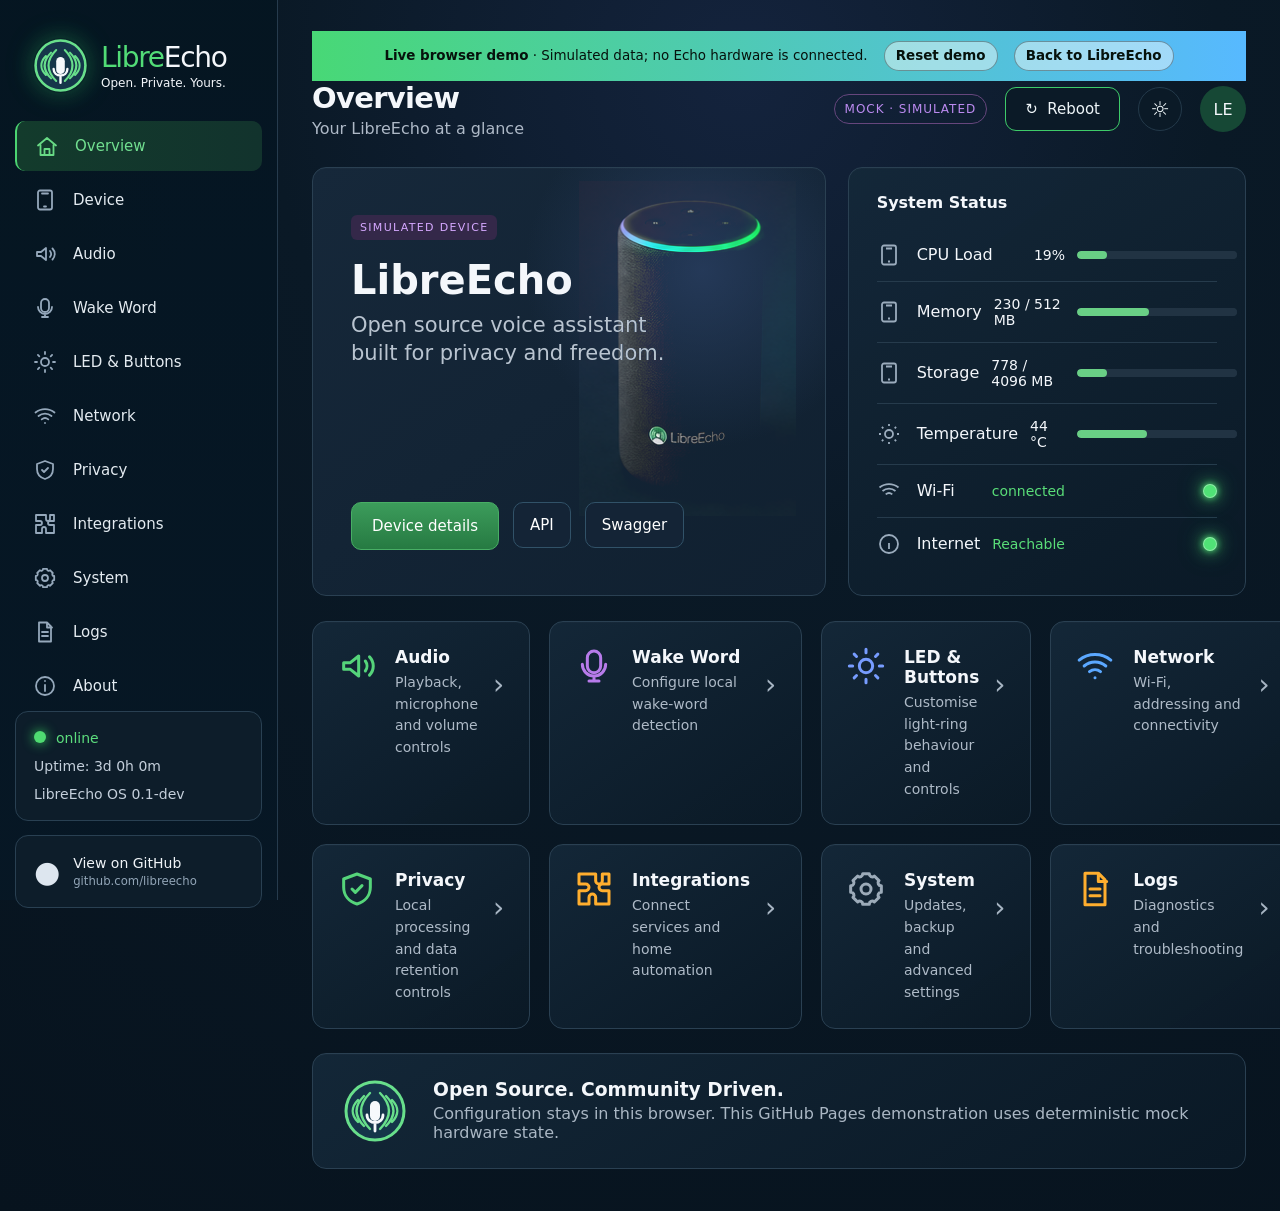
==== demo/index.html @ 738ca9b7 "Add functional browser demo" ====
<!doctype html>
<html lang="en">
<head>
<meta charset="utf-8" />
<meta name="viewport" content="width=device-width,initial-scale=1" />
<title>LibreEcho Control Centre</title>
<link rel="stylesheet" href="css/app.css" />
<link rel="stylesheet" href="css/demo.css" />
</head>
<body>
<svg class="sprite" aria-hidden="true">
  <symbol id="home" viewBox="0 0 24 24"><path d="M3 11.5 12 4l9 7.5M5.5 10.5V21h13V10.5M9.5 21v-6h5v6"/></symbol>
  <symbol id="device" viewBox="0 0 24 24"><rect x="5" y="2.5" width="14" height="19" rx="2"/><path d="M9 5.5h6M11 18.5h2"/></symbol>
  <symbol id="audio" viewBox="0 0 24 24"><path d="M4 10h4l5-4v12l-5-4H4zM17 9c1.3 1.7 1.3 4.3 0 6M19.5 6.5c3 3.1 3 7.9 0 11"/></symbol>
  <symbol id="mic" viewBox="0 0 24 24"><rect x="8" y="3" width="8" height="13" rx="4"/><path d="M5 11a7 7 0 0 0 14 0M12 18v3M9 21h6"/></symbol>
  <symbol id="sun" viewBox="0 0 24 24"><circle cx="12" cy="12" r="4"/><path d="M12 2v2M12 20v2M2 12h2M20 12h2M4.9 4.9l1.4 1.4M17.7 17.7l1.4 1.4M19.1 4.9l-1.4 1.4M6.3 17.7l-1.4 1.4"/></symbol>
  <symbol id="wifi" viewBox="0 0 24 24"><path d="M2.5 8.5a15 15 0 0 1 19 0M5.5 12a10.2 10.2 0 0 1 13 0M8.7 15.4a5.2 5.2 0 0 1 6.6 0M12 19h.01"/></symbol>
  <symbol id="shield" viewBox="0 0 24 24"><path d="M12 3 20 6v5c0 5-3.2 8.6-8 10-4.8-1.4-8-5-8-10V6z"/><path d="m9 12 2 2 4-4"/></symbol>
  <symbol id="puzzle" viewBox="0 0 24 24"><path d="M8 3h5v4a2 2 0 1 0 4 0V3h4v6h-4a2 2 0 1 0 0 4h4v8h-8v-4a2 2 0 1 0-4 0v4H3v-8h4a2 2 0 1 0 0-4H3V3z"/></symbol>
  <symbol id="gear" viewBox="0 0 24 24"><circle cx="12" cy="12" r="3"/><path d="M19.4 15a1.7 1.7 0 0 0 .3 1.9l.1.1-2.8 2.8-.1-.1a1.7 1.7 0 0 0-1.9-.3 1.7 1.7 0 0 0-1 1.6v.2h-4V21a1.7 1.7 0 0 0-1-1.6 1.7 1.7 0 0 0-1.9.3l-.1.1L4.2 17l.1-.1a1.7 1.7 0 0 0 .3-1.9A1.7 1.7 0 0 0 3 14H2.8v-4H3a1.7 1.7 0 0 0 1.6-1 1.7 1.7 0 0 0-.3-1.9L4.2 7 7 4.2l.1.1A1.7 1.7 0 0 0 9 4.6 1.7 1.7 0 0 0 10 3V2.8h4V3a1.7 1.7 0 0 0 1 1.6 1.7 1.7 0 0 0 1.9-.3l.1-.1L19.8 7l-.1.1a1.7 1.7 0 0 0-.3 1.9 1.7 1.7 0 0 0 1.6 1h.2v4H21a1.7 1.7 0 0 0-1.6 1z"/></symbol>
  <symbol id="log" viewBox="0 0 24 24"><path d="M6 2.5h8l4 4V21.5H6zM14 2.5v5h5M9 12h6M9 16h6"/></symbol>
  <symbol id="info" viewBox="0 0 24 24"><circle cx="12" cy="12" r="9"/><path d="M12 11v6M12 7h.01"/></symbol>
</svg>
<div class="app-shell">
  <aside class="sidebar">
    <div class="brand"><img class="brand-mark" src="assets/mark.svg" alt=""><div><strong><em>Libre</em>Echo</strong><small>Open. Private. Yours.</small></div></div>
    <nav id="nav"></nav>
    <div class="side-bottom">
      <div class="status-card"><div class="online" id="device-online"><span></span>Connecting…</div><p id="sidebar-uptime">Uptime: —</p><p id="sidebar-version">LibreEcho OS</p></div>
      <a class="github-card" href="https://github.com/libreecho"><span class="github-dot">●</span><span>View on GitHub<small>github.com/libreecho</small></span></a>
    </div>
  </aside>
  <main>
    <div class="demo-banner"><span><strong>Live browser demo</strong> · Simulated data; no Echo hardware is connected.</span><button id="reset-demo" type="button">Reset demo</button><a href="../">Back to LibreEcho</a></div>
    <header><button class="menu-btn" id="menu" aria-label="Toggle navigation">☰</button><div><h1 id="page-title">Overview</h1><p id="page-subtitle">Your LibreEcho at a glance</p></div><div class="header-actions"><span class="backend-badge" id="backend-badge">Connecting</span><button id="reboot" class="outline-btn">↻&nbsp; Reboot</button><button class="icon-btn" id="theme" aria-label="Toggle colour theme">☼</button><div class="avatar">LE</div></div></header>
    <section id="content" aria-live="polite"><div class="panel loading">Loading device state…</div></section>
  </main>
</div>
<div class="toast" id="toast">Saved</div>
<script src="js/demo-api.js"></script>
<script src="js/app.js?rev=demo-1"></script>
</body>
</html>
---- demo/css/app.css ----
:root{--bg:#081622;--bg2:#0d1c2a;--panel:#102131;--panel2:#14283a;--line:#294052;--text:#f4f7fb;--muted:#aeb9c7;--green:#55d47a;--green2:#1f8c4a;--purple:#b77bea;--blue:#5ba8ff;--orange:#ffae2e;--shadow:0 22px 55px rgba(0,0,0,.25)}

*{box-sizing:border-box}
body{margin:0;background:radial-gradient(circle at 58% 6%,#14233d 0,#0a1926 35%,#07131e 100%);color:var(--text);font-family:Inter,ui-sans-serif,system-ui,-apple-system,BlinkMacSystemFont,"Segoe UI",sans-serif;min-height:100vh}
.sprite{position:absolute;width:0;height:0;overflow:hidden}
.app-shell{display:grid;grid-template-columns:278px 1fr;min-height:100vh}
.sidebar{position:fixed;inset:0 auto 0 0;width:278px;border-right:1px solid #263b4d;background:linear-gradient(180deg,rgba(5,22,34,.98),rgba(7,24,37,.96));padding:30px 15px 20px;display:flex;flex-direction:column;z-index:3}
.brand{display:flex;align-items:center;gap:13px;padding:8px 18px 28px}
.brand strong{font-size:28px;font-weight:500;letter-spacing:-1.3px}
.brand strong em{font-style:normal;color:#52dc77}
.brand small{display:block;font-size:12px;margin-top:2px}
.brand-mark{width:55px;height:55px;border:3px solid #68df8b;border-radius:50%;position:relative;background:#15364a;box-shadow:0 0 25px rgba(54,222,113,.16)}
.brand-mark:after{content:"";position:absolute;left:21px;bottom:8px;width:9px;height:16px;background:#f6f9fc;border-radius:8px 8px 12px 12px}
.brand-mark span,.brand-mark i,.brand-mark b{position:absolute;border:2px solid #68df8b;border-top-color:transparent;border-bottom-color:transparent;border-radius:50%;top:10px;bottom:10px}
.brand-mark span{left:8px;right:8px}
.brand-mark i{left:13px;right:13px}
.brand-mark b{left:18px;right:18px}
nav{display:grid;gap:4px}
.nav-item{border:0;background:transparent;color:#e4ebf1;display:flex;align-items:center;gap:16px;padding:13px 18px;border-radius:10px;font-size:15px;text-align:left;cursor:pointer;transition:.2s}
.nav-item svg{width:24px;height:24px;fill:none;stroke:#95a8bb;stroke-width:1.8;stroke-linecap:round;stroke-linejoin:round}
.nav-item:hover{background:#102a31}
.nav-item.active{background:linear-gradient(90deg,#133b2c,#12332d);color:#71df90;border-left:2px solid #4bd471}
.nav-item.active svg{stroke:#68da85}
.side-bottom{margin-top:auto;display:grid;gap:14px}
.status-card,.github-card{border:1px solid #294052;border-radius:13px;background:#0d1d2a;padding:18px;color:#c4cfdb;font-size:14px}
.status-card p{margin:12px 0 0}
.online{color:#5cdd7d}
.online span{display:inline-block;width:12px;height:12px;border-radius:50%;background:#4fda71;margin-right:10px;box-shadow:0 0 12px #38d760}
.github-card{text-decoration:none;display:flex;align-items:center;gap:13px;color:#f0f4f8}
.github-card small{display:block;color:#92a5b7;margin-top:3px}
.github-dot{font-size:30px;color:#dde6ef}
main{grid-column:2;padding:31px 34px 42px;min-width:0}
header{display:flex;align-items:center;justify-content:space-between;margin-bottom:29px}
h1{font-size:29px;margin:0 0 4px;letter-spacing:-.7px}
header p{margin:0;color:var(--muted)}
.header-actions{display:flex;gap:18px;align-items:center}
.outline-btn,.icon-btn{border:1px solid #3ecb69;background:#0b1a27;color:#eef5f8;border-radius:11px;height:44px;padding:0 19px;font-size:15px;cursor:pointer}
.outline-btn:hover{background:#143126}
.icon-btn{border-color:#23394a;width:44px;padding:0;border-radius:50%;font-size:22px}
.avatar{width:46px;height:46px;border-radius:50%;background:#164835;display:grid;place-items:center}
.grid-top{display:grid;grid-template-columns:1.48fr 1fr;gap:22px}
.panel{border:1px solid #2a4052;border-radius:14px;background:linear-gradient(145deg,rgba(20,40,57,.92),rgba(10,25,38,.93));box-shadow:inset 0 1px 0 rgba(255,255,255,.015)}
.hero{min-height:374px;position:relative;padding:47px 38px;overflow:hidden;background:radial-gradient(circle at 76% 24%,rgba(44,66,103,.7),transparent 35%),linear-gradient(145deg,#16283a,#102030)}
.hero h2{font-size:40px;margin:0 0 8px}
.hero p{font-size:21px;line-height:1.35;color:#b9c4d0;max-width:390px;margin:0}
.hero-actions{position:absolute;left:38px;bottom:45px;display:flex;gap:14px}
.primary-btn,.secondary-btn,.save-btn{padding:14px 20px;border-radius:10px;border:1px solid #315268;color:white;background:#142436;font-size:15px;cursor:pointer}
.primary-btn,.save-btn{background:linear-gradient(180deg,#3c9c5b,#267a42);border-color:#48ae65}
.device-img{position:absolute;right:29px;top:13px;height:335px;mix-blend-mode:lighten;filter:drop-shadow(0 22px 20px rgba(0,0,0,.38))}
.status-panel{padding:25px 28px}
.status-panel h3,.setting-panel h3{margin:0 0 17px;font-size:16px}
.metric{display:grid;grid-template-columns:28px 1fr auto 140px;gap:12px;align-items:center;padding:14px 0;border-bottom:1px solid #263b4c}
.metric:last-child{border-bottom:0}
.metric svg{width:24px;height:24px;fill:none;stroke:#9bacbd;stroke-width:1.8}
.metric .value{font-size:14px}
.bar{height:8px;border-radius:8px;background:#213343;overflow:hidden}
.bar i{display:block;height:100%;background:#69cf85;border-radius:8px}
.connected{color:#59dd78}
.cards{display:grid;grid-template-columns:repeat(4,1fr);gap:19px;margin-top:25px}
.shortcut{min-height:147px;padding:24px;display:grid;grid-template-columns:43px 1fr 12px;gap:15px;align-items:start;cursor:pointer;transition:.2s}
.shortcut:hover{transform:translateY(-2px);border-color:#3e5a70;background:#14283a}
.shortcut svg{width:40px;height:40px;fill:none;stroke-width:1.8;stroke-linecap:round;stroke-linejoin:round}
.shortcut h3{margin:1px 0 5px;font-size:17px}
.shortcut p{margin:0;color:#aebac7;font-size:14px;line-height:1.55}
.arrow{font-size:28px;color:#a7b5c3;margin-top:22px}
.green{stroke:var(--green)}
.purple{stroke:var(--purple)}
.blue{stroke:#779cff}
.sky{stroke:var(--blue)}
.orange{stroke:var(--orange)}
.grey{stroke:#9cabb9}
.community{margin-top:24px;padding:25px 30px;display:flex;align-items:center;gap:26px}
.community-logo{font-size:58px;color:#4ad06e}
.community h3{margin:0 0 4px}
.community p{margin:0;color:#aab7c4}
.community .push{margin-left:auto;display:flex;gap:16px}
.settings-grid{display:grid;grid-template-columns:1fr 1fr;gap:22px}
.setting-panel{padding:25px}
.field{display:grid;gap:8px;margin:18px 0}
.field label{font-size:13px;color:#aebbc7}
.field input,.field select{width:100%;background:#0b1925;color:#f3f6f8;border:1px solid #2c4355;border-radius:9px;padding:12px 13px;font:inherit}
.switch-row{display:flex;align-items:center;justify-content:space-between;padding:13px 0;border-bottom:1px solid #24394a}
.switch{width:48px;height:26px;border-radius:20px;background:#273a48;position:relative;cursor:pointer}
.switch:after{content:"";position:absolute;width:20px;height:20px;border-radius:50%;background:white;top:3px;left:3px;transition:.2s}
.switch.on{background:#35a85b}
.switch.on:after{left:25px}
.colour-row{display:flex;gap:12px}
.colour{width:34px;height:34px;border-radius:50%;border:3px solid transparent;cursor:pointer}
.colour.selected{border-color:white;box-shadow:0 0 0 2px #2b4051}
.toast{position:fixed;right:30px;bottom:28px;padding:13px 20px;background:#2b9c53;border-radius:9px;opacity:0;transform:translateY(10px);transition:.25s;z-index:8}
.toast.show{opacity:1;transform:none}
@media(max-width:1100px){.cards{grid-template-columns:repeat(2,1fr)}
.grid-top{grid-template-columns:1fr}
.device-img{opacity:.55}
.app-shell{grid-template-columns:225px 1fr}
.sidebar{width:225px}
.brand strong{font-size:23px}
}
button,input,select{font:inherit}button:focus-visible,input:focus-visible,select:focus-visible,a:focus-visible{outline:3px solid #75c9ff;outline-offset:3px}.brand .brand-mark{width:55px;height:55px;border:0;border-radius:50%;background:none;filter:drop-shadow(0 0 14px rgba(54,222,113,.2))}.brand .brand-mark:after{display:none}.menu-btn{display:none;border:0;background:transparent;color:var(--text);font-size:25px}.backend-badge{font-size:12px;text-transform:uppercase;letter-spacing:.08em;padding:7px 10px;border:1px solid var(--line);border-radius:999px;color:var(--muted)}.backend-badge.mock{color:#bb8af0;border-color:#66467d}.backend-badge.linux{color:#69dd8b;border-color:#386748}.loading,.empty-state{padding:45px;text-align:center;color:var(--muted)}.sim-label{display:inline-block;margin-bottom:17px;padding:6px 9px;border-radius:6px;background:#342849;color:#d5a8ff;font-size:11px;letter-spacing:.12em}.shortcut{border:1px solid #2a4052;color:var(--text);text-align:left}.shortcut span{display:block}.shortcut strong{display:block;font-size:17px;margin:1px 0 5px}.shortcut small{display:block;color:#aebac7;font-size:14px;line-height:1.55}.community-mark,.about-mark{width:64px;height:64px}.community-mark{flex:0 0 auto}.muted{color:var(--muted);line-height:1.55}.wide{grid-column:1/-1}.button-row{display:flex;gap:12px;flex-wrap:wrap;margin-top:18px}.danger-btn{padding:13px 18px;border:1px solid #8d3e48;background:#3b2028;color:#ffdce0;border-radius:10px;cursor:pointer}button:disabled,input:disabled,select:disabled{opacity:.55;cursor:not-allowed}.facts{display:grid;grid-template-columns:minmax(120px,1fr) 1.6fr;margin:0}.facts dt,.facts dd{margin:0;padding:11px 0;border-bottom:1px solid #24394a}.facts dt{color:var(--muted)}.facts dd{text-align:right;overflow-wrap:anywhere}.field>span{font-size:13px;color:#aebbc7}.range-field input{padding:0;accent-color:#50d477}.switch-row{display:grid;grid-template-columns:1fr auto;align-items:center;cursor:pointer}.toggle-input{position:absolute;opacity:0;pointer-events:none}.switch-row .switch{grid-column:2}.toggle-input:checked+.switch{background:#35a85b}.toggle-input:checked+.switch:after{left:25px}.toggle-input:focus-visible+.switch{outline:3px solid #75c9ff;outline-offset:3px}.toggle-input:disabled+.switch{opacity:.45}.privacy-callout,.notice{display:flex;gap:10px;margin:17px 0;padding:14px;border:1px solid #2e6945;border-radius:9px;background:#123326;color:#72df92}.notice{flex-direction:column}.notice.unsupported{border-color:#6b5938;background:#352d1d;color:#f0be69}.profile-grid{display:grid;grid-template-columns:repeat(2,1fr);gap:12px}.profile-grid div{display:flex;align-items:center;gap:9px;text-transform:capitalize}.profile-grid i{width:22px;height:22px;border-radius:50%}.led-preview{height:90px;display:grid;place-items:center;position:relative;margin:18px 0;color:var(--muted)}.led-preview i{position:absolute;width:76px;height:76px;border:9px solid var(--led);border-radius:50%;box-shadow:0 0 22px var(--led)}.led-preview span{position:absolute;top:78px;font-size:12px}.status-line{display:flex;align-items:center;gap:10px;padding:12px 0;border-bottom:1px solid #24394a}.status-line>div{display:grid}.status-line small{color:var(--muted)}.status-line>:last-child{margin-left:auto}.status-dot{width:10px;height:10px;border-radius:50%;background:#8d5360}.status-dot.ok{background:#55d47a;box-shadow:0 0 9px #55d47a}.wifi-results{display:grid;margin:15px 0;max-height:280px;overflow:auto}.wifi-network{display:flex;justify-content:space-between;align-items:center;border:0;border-bottom:1px solid #24394a;background:transparent;color:var(--text);padding:12px;text-align:left;cursor:pointer}.wifi-network:hover{background:#172c3d}.wifi-network span{display:grid}.wifi-network small{color:var(--muted)}.integration-grid{display:grid;grid-template-columns:repeat(2,1fr);gap:22px}.progress{height:9px;background:#243747;border-radius:8px;overflow:hidden;margin:15px 0}.progress i{display:block;height:100%;background:#55d47a}.log-toolbar{display:flex;gap:12px;margin-bottom:15px}.log-toolbar input{flex:1;background:#0b1925;color:var(--text);border:1px solid #2c4355;border-radius:9px;padding:10px}.log-viewer{background:#06111a;border:1px solid #263b4c;border-radius:9px;max-height:420px;overflow:auto;font:13px ui-monospace,SFMono-Regular,Menlo,monospace}.log-viewer>div{display:grid;grid-template-columns:90px 70px 1fr;gap:10px;padding:9px 12px;border-bottom:1px solid #192a37}.level{color:#70c4ef}.level.warning{color:#ffae2e}.level.error{color:#ff747d}.diagnostics{margin-top:22px}.error-text{color:#ff8e96}.toast.error{background:#a63b45}code{background:#07131e;border:1px solid #284052;border-radius:5px;padding:2px 5px}
body.light{--bg:#edf3f6;--bg2:#f7fafc;--panel:#fff;--panel2:#f4f8fa;--line:#c8d5dd;--text:#172a38;--muted:#5d6e79;--green:#218a49;--green2:#176b38;background:radial-gradient(circle at 58% 4%,#fff 0,#eef4f7 42%,#e5edf1 100%);color:var(--text)}
.light .sidebar{background:linear-gradient(180deg,#fbfdfe,#f0f5f7);border-color:#c8d5dd;box-shadow:8px 0 28px rgba(31,55,70,.06)}.light .brand strong,.light h1,.light h2,.light h3{color:#172a38}.light .brand small{color:#526874}.light .nav-item{color:#314956}.light .nav-item svg{stroke:#57717f}.light .nav-item:hover{background:#e4eeea;color:#183f2a}.light .nav-item.active{background:linear-gradient(90deg,#ccebd7,#dff2e5);color:#155f32;border-left-color:#218a49;font-weight:650;box-shadow:inset 0 0 0 1px #b7dec5}.light .nav-item.active svg{stroke:#18753a}.light .status-card,.light .github-card{background:#fff;border-color:#c7d5dc;color:#344b58}.light .github-card small{color:#667b86}.light .github-dot{color:#314a58}.light main,.light .panel{color:var(--text)}.light .panel{background:linear-gradient(145deg,#fff,#f4f8fa);border-color:#c8d5dd;box-shadow:0 7px 22px rgba(42,65,78,.06)}.light .hero{background:radial-gradient(circle at 76% 24%,rgba(183,204,222,.65),transparent 38%),linear-gradient(145deg,#f9fbfd,#e7eef4)}.light .hero p,.light .shortcut small,.light .community p,.light .muted{color:#5d6e79}.light .sim-label{background:#eee4f7;color:#69448b}.light .metric{border-color:#d5dfe4}.light .metric svg{stroke:#56717e}.light .bar,.light .progress{background:#d9e4e9}.light .bar i,.light .progress i{background:#319858}.light .shortcut{color:#172a38}.light .shortcut:hover{background:#edf5f1;border-color:#8faaa0}.light .community{background:#f8fbfc}.light header p{color:#5d6e79}.light .backend-badge{background:#fff;border-color:#b9cbd4;color:#4f6470}.light .backend-badge.mock{background:#f5eefb;border-color:#c5a9dc;color:#69448b}.light .outline-btn,.light .icon-btn,.light .secondary-btn{background:#fff;color:#233e4c;border-color:#9fb3be}.light .outline-btn:hover,.light .secondary-btn:hover{background:#e8f3ed;border-color:#6e9e80}.light .avatar{background:#cdebd7;color:#155f32}.light .setting-panel{background:#fff}.light .field input,.light .field select,.light .log-toolbar input{background:#f8fbfc;color:#172a38;border-color:#b9cbd4}.light .field input:disabled,.light .field select:disabled{background:#edf2f4;color:#62737d}.light .switch-row,.light .facts dt,.light .facts dd,.light .status-line,.light .wifi-network{border-color:#d7e1e6}.light .switch{background:#aebdc5}.light .toggle-input:checked+.switch{background:#278c4b}.light .privacy-callout{background:#e4f4e9;border-color:#9fcfaf;color:#176c37}.light .notice.unsupported{background:#fff5dc;border-color:#dfbd68;color:#745414}.light .wifi-network{color:#172a38}.light .wifi-network:hover{background:#edf5f1}.light .wifi-network small{color:#60727c}.light .led-preview{color:#566b76}.light .log-toolbar{background:transparent}.light .log-viewer{background:#17242d;color:#e8f0f4;border-color:#405661}.light .log-viewer>div{border-color:#31454f}.light code{background:#e9f0f3;border-color:#bfd0d8;color:#253e4b}.light .danger-btn{background:#fff0f1;border-color:#c97980;color:#852e37}.light .error-text{color:#a92f3a}.light .loading,.light .empty-state{color:#526874}
@media(max-width:760px){.app-shell{display:block}.sidebar{transform:translateX(-100%);transition:.2s;width:278px;box-shadow:20px 0 50px rgba(0,0,0,.4)}.nav-open .sidebar{transform:none}.menu-btn{display:block}main{padding:20px;display:block}header{gap:12px;align-items:flex-start}header>div:nth-child(2){flex:1}.header-actions{gap:8px}.header-actions .outline-btn,.avatar{display:none}.backend-badge{font-size:9px}.grid-top,.settings-grid,.integration-grid{grid-template-columns:1fr}.wide{grid-column:auto}.cards{grid-template-columns:1fr}.hero{min-height:330px;padding:30px 24px}.hero h2{font-size:32px}.hero p{font-size:17px}.device-img{height:260px;right:-10px;top:40px;opacity:.38}.hero-actions{left:24px;bottom:28px}.metric{grid-template-columns:25px 1fr auto}.metric .bar{grid-column:2/-1}.community{align-items:flex-start}.facts{grid-template-columns:1fr}.facts dd{text-align:left;padding-top:0}.log-viewer>div{grid-template-columns:70px 55px 1fr}.profile-grid{grid-template-columns:1fr}}
.save-changes{display:block;margin-top:20px;min-width:142px}.save-changes:disabled{background:#243747;border-color:#344b5a;color:#82939d;opacity:.72}.light .save-changes:disabled{background:#e3eaee;border-color:#c5d1d8;color:#81909a}
.bar,.progress{display:block;height:8px;border:0;border-radius:8px;overflow:hidden;background:#213343;appearance:none;-webkit-appearance:none}.bar::-webkit-progress-bar,.progress::-webkit-progress-bar{background:#213343;border-radius:8px}.bar::-webkit-progress-value,.progress::-webkit-progress-value{background:#69cf85;border-radius:8px}.bar::-moz-progress-bar,.progress::-moz-progress-bar{background:#69cf85;border-radius:8px}.progress{width:100%;height:9px;margin:15px 0}.light .bar,.light .progress,.light .bar::-webkit-progress-bar,.light .progress::-webkit-progress-bar{background:#d9e4e9}.light .bar::-webkit-progress-value,.light .progress::-webkit-progress-value,.light .bar::-moz-progress-bar,.light .progress::-moz-progress-bar{background:#319858}
.power-led{justify-self:end;width:14px;height:14px;border-radius:50%;border:1px solid rgba(255,255,255,.35)}.power-led.on{background:#50e276;box-shadow:0 0 6px #50e276,0 0 16px rgba(80,226,118,.85),0 0 28px rgba(80,226,118,.38)}.power-led.off{background:#ef535d;box-shadow:0 0 6px #ef535d,0 0 16px rgba(239,83,93,.8),0 0 28px rgba(239,83,93,.34)}.light .power-led{border-color:rgba(0,0,0,.12)}.light .power-led.on{background:#20a94c;box-shadow:0 0 5px #47c96b,0 0 14px rgba(32,169,76,.58)}.light .power-led.off{background:#d33c47;box-shadow:0 0 5px #e16069,0 0 14px rgba(211,60,71,.5)}
.action-link{display:inline-flex;align-items:center;justify-content:center;text-decoration:none}.hero-actions .action-link{padding:0 16px;height:46px}.hero-actions{flex-wrap:wrap;max-width:460px}
---- demo/css/demo.css ----
.demo-banner{display:flex;align-items:center;justify-content:center;gap:1rem;padding:.65rem 1rem;background:linear-gradient(90deg,#48d876,#57b9ff);color:#06120c;font-size:.84rem}
.demo-banner button,.demo-banner a{border:1px solid rgba(0,0,0,.35);border-radius:999px;background:rgba(255,255,255,.45);color:#06120c;padding:.38rem .7rem;font:inherit;font-weight:750;text-decoration:none;cursor:pointer}
.demo-banner button:hover,.demo-banner a:hover{background:#fff}
body.light .demo-banner{color:#07140d}
@media(max-width:720px){.demo-banner{align-items:flex-start;flex-wrap:wrap;justify-content:flex-start}.demo-banner span{width:100%}}
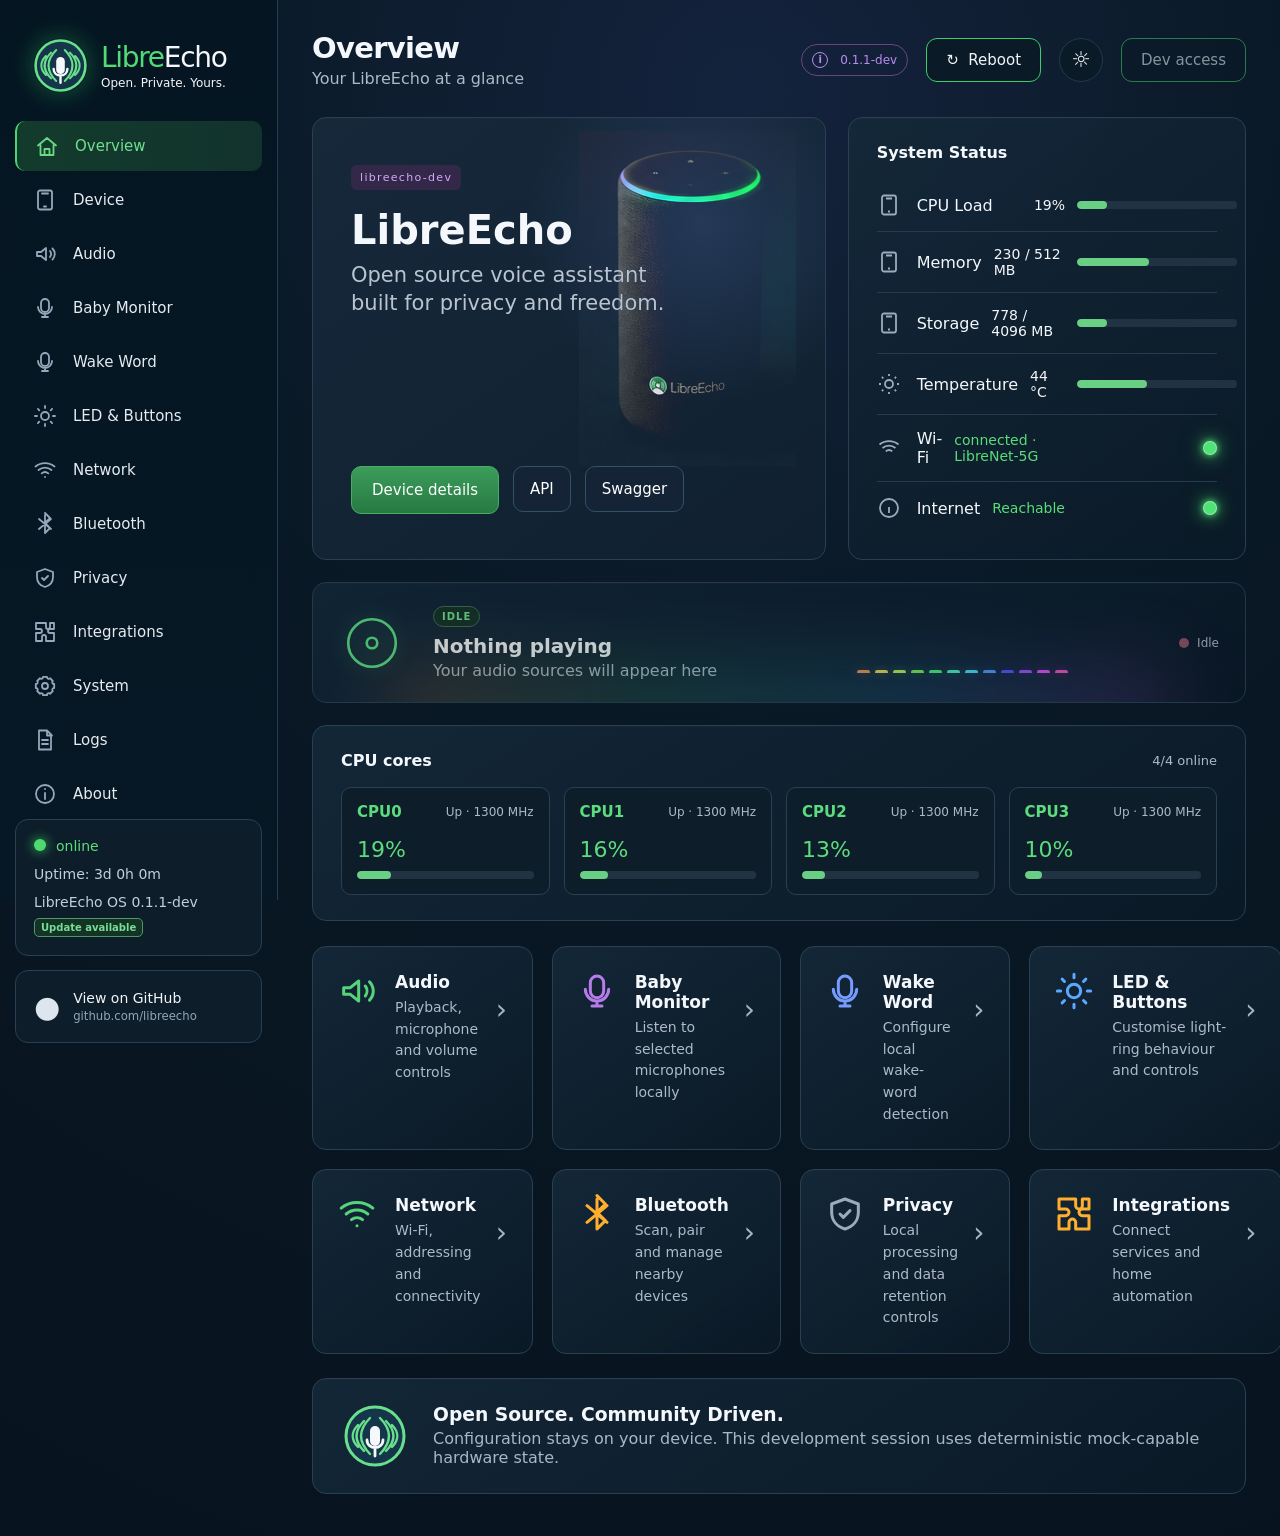
==== commit 58012da0: "Refresh dev browser demo with current UI" ====
--- a/demo/index.html
+++ b/demo/index.html
@@ -4,8 +4,8 @@
 <meta charset="utf-8" />
 <meta name="viewport" content="width=device-width,initial-scale=1" />
 <title>LibreEcho Control Centre</title>
+<link rel="icon" href="assets/favicon.svg" type="image/svg+xml" />
 <link rel="stylesheet" href="css/app.css" />
-<link rel="stylesheet" href="css/demo.css" />
 </head>
 <body>
 <svg class="sprite" aria-hidden="true">
@@ -15,6 +15,7 @@
   <symbol id="mic" viewBox="0 0 24 24"><rect x="8" y="3" width="8" height="13" rx="4"/><path d="M5 11a7 7 0 0 0 14 0M12 18v3M9 21h6"/></symbol>
   <symbol id="sun" viewBox="0 0 24 24"><circle cx="12" cy="12" r="4"/><path d="M12 2v2M12 20v2M2 12h2M20 12h2M4.9 4.9l1.4 1.4M17.7 17.7l1.4 1.4M19.1 4.9l-1.4 1.4M6.3 17.7l-1.4 1.4"/></symbol>
   <symbol id="wifi" viewBox="0 0 24 24"><path d="M2.5 8.5a15 15 0 0 1 19 0M5.5 12a10.2 10.2 0 0 1 13 0M8.7 15.4a5.2 5.2 0 0 1 6.6 0M12 19h.01"/></symbol>
+  <symbol id="bluetooth" viewBox="0 0 24 24"><path d="M12 3v18l5-5-5-5 5-5-5-5M6 7l12 10M6 17 18 7"/></symbol>
   <symbol id="shield" viewBox="0 0 24 24"><path d="M12 3 20 6v5c0 5-3.2 8.6-8 10-4.8-1.4-8-5-8-10V6z"/><path d="m9 12 2 2 4-4"/></symbol>
   <symbol id="puzzle" viewBox="0 0 24 24"><path d="M8 3h5v4a2 2 0 1 0 4 0V3h4v6h-4a2 2 0 1 0 0 4h4v8h-8v-4a2 2 0 1 0-4 0v4H3v-8h4a2 2 0 1 0 0-4H3V3z"/></symbol>
   <symbol id="gear" viewBox="0 0 24 24"><circle cx="12" cy="12" r="3"/><path d="M19.4 15a1.7 1.7 0 0 0 .3 1.9l.1.1-2.8 2.8-.1-.1a1.7 1.7 0 0 0-1.9-.3 1.7 1.7 0 0 0-1 1.6v.2h-4V21a1.7 1.7 0 0 0-1-1.6 1.7 1.7 0 0 0-1.9.3l-.1.1L4.2 17l.1-.1a1.7 1.7 0 0 0 .3-1.9A1.7 1.7 0 0 0 3 14H2.8v-4H3a1.7 1.7 0 0 0 1.6-1 1.7 1.7 0 0 0-.3-1.9L4.2 7 7 4.2l.1.1A1.7 1.7 0 0 0 9 4.6 1.7 1.7 0 0 0 10 3V2.8h4V3a1.7 1.7 0 0 0 1 1.6 1.7 1.7 0 0 0 1.9-.3l.1-.1L19.8 7l-.1.1a1.7 1.7 0 0 0-.3 1.9 1.7 1.7 0 0 0 1.6 1h.2v4H21a1.7 1.7 0 0 0-1.6 1z"/></symbol>
@@ -26,18 +27,29 @@
     <div class="brand"><img class="brand-mark" src="assets/mark.svg" alt=""><div><strong><em>Libre</em>Echo</strong><small>Open. Private. Yours.</small></div></div>
     <nav id="nav"></nav>
     <div class="side-bottom">
-      <div class="status-card"><div class="online" id="device-online"><span></span>Connecting…</div><p id="sidebar-uptime">Uptime: —</p><p id="sidebar-version">LibreEcho OS</p></div>
+      <div class="status-card"><div class="online" id="device-online"><span></span>Connecting…</div><p id="sidebar-uptime">Uptime: —</p><div class="version-line"><p id="sidebar-version">LibreEcho OS</p><button id="update-available" class="update-available" type="button" hidden>Update available</button></div></div>
       <a class="github-card" href="https://github.com/libreecho"><span class="github-dot">●</span><span>View on GitHub<small>github.com/libreecho</small></span></a>
     </div>
   </aside>
   <main>
-    <div class="demo-banner"><span><strong>Live browser demo</strong> · Simulated data; no Echo hardware is connected.</span><button id="reset-demo" type="button">Reset demo</button><a href="../">Back to LibreEcho</a></div>
-    <header><button class="menu-btn" id="menu" aria-label="Toggle navigation">☰</button><div><h1 id="page-title">Overview</h1><p id="page-subtitle">Your LibreEcho at a glance</p></div><div class="header-actions"><span class="backend-badge" id="backend-badge">Connecting</span><button id="reboot" class="outline-btn">↻&nbsp; Reboot</button><button class="icon-btn" id="theme" aria-label="Toggle colour theme">☼</button><div class="avatar">LE</div></div></header>
+    <header><button class="menu-btn" id="menu" aria-label="Toggle navigation">☰</button><div><h1 id="page-title">Overview</h1><p id="page-subtitle">Your LibreEcho at a glance</p></div><div class="header-actions"><span class="backend-badge" id="backend-badge">Connecting</span><button id="reboot" class="outline-btn">↻&nbsp; Reboot</button><button class="icon-btn" id="theme" aria-label="Toggle colour theme">☼</button><button class="outline-btn auth-control" id="auth-control" type="button">Sign in</button></div></header>
     <section id="content" aria-live="polite"><div class="panel loading">Loading device state…</div></section>
   </main>
 </div>
 <div class="toast" id="toast">Saved</div>
-<script src="js/demo-api.js"></script>
-<script src="js/app.js?rev=demo-1"></script>
+<dialog id="auth-dialog" aria-labelledby="auth-title">
+  <form id="auth-form" class="auth-form">
+    <h2 id="auth-title">Sign in to LibreEcho</h2>
+    <p id="auth-copy" class="muted">Use a configured local account to continue.</p>
+    <label class="field" id="auth-username-row"><span>Username</span><input id="auth-username" name="username" autocomplete="username" required></label>
+    <label class="field" id="auth-password-row"><span>Password</span><input id="auth-password" name="password" type="password" autocomplete="current-password" required></label>
+    <label class="field" id="auth-token-row" hidden><span>API token</span><input id="auth-token" name="token" autocomplete="off"></label>
+    <p id="auth-error" class="error-text" role="alert" hidden></p>
+    <div class="auth-actions"><button id="auth-cancel" class="secondary-btn" type="button">Cancel</button><button class="primary-btn" type="submit">Sign in</button></div>
+  </form>
+</dialog>
+<script src="js/demo-api.js?rev=2"></script>
+<script src="js/bluetooth.js?rev=1"></script>
+<script src="js/app.js?rev=18"></script>
 </body>
 </html>
--- a/demo/css/app.css
+++ b/demo/css/app.css
@@ -23,6 +23,7 @@
 .nav-item.active svg{stroke:#68da85}
 .side-bottom{margin-top:auto;display:grid;gap:14px}
 .status-card,.github-card{border:1px solid #294052;border-radius:13px;background:#0d1d2a;padding:18px;color:#c4cfdb;font-size:14px}
+.version-line{display:flex;align-items:center;gap:8px;flex-wrap:wrap}.version-line p{margin:0}.update-available{border:1px solid #4d9965;border-radius:5px;background:#143225;color:#75df93;padding:3px 6px;font-size:10px;font-weight:700;cursor:pointer}.update-available:hover{background:#1b432e}.light .update-available{border-color:#7fba92;background:#e5f4e9;color:#176c37}.light .update-available:hover{background:#d6ecdd}
 .status-card p{margin:12px 0 0}
 .online{color:#5cdd7d}
 .online span{display:inline-block;width:12px;height:12px;border-radius:50%;background:#4fda71;margin-right:10px;box-shadow:0 0 12px #38d760}
@@ -99,8 +100,20 @@
 button,input,select{font:inherit}button:focus-visible,input:focus-visible,select:focus-visible,a:focus-visible{outline:3px solid #75c9ff;outline-offset:3px}.brand .brand-mark{width:55px;height:55px;border:0;border-radius:50%;background:none;filter:drop-shadow(0 0 14px rgba(54,222,113,.2))}.brand .brand-mark:after{display:none}.menu-btn{display:none;border:0;background:transparent;color:var(--text);font-size:25px}.backend-badge{font-size:12px;text-transform:uppercase;letter-spacing:.08em;padding:7px 10px;border:1px solid var(--line);border-radius:999px;color:var(--muted)}.backend-badge.mock{color:#bb8af0;border-color:#66467d}.backend-badge.linux{color:#69dd8b;border-color:#386748}.loading,.empty-state{padding:45px;text-align:center;color:var(--muted)}.sim-label{display:inline-block;margin-bottom:17px;padding:6px 9px;border-radius:6px;background:#342849;color:#d5a8ff;font-size:11px;letter-spacing:.12em}.shortcut{border:1px solid #2a4052;color:var(--text);text-align:left}.shortcut span{display:block}.shortcut strong{display:block;font-size:17px;margin:1px 0 5px}.shortcut small{display:block;color:#aebac7;font-size:14px;line-height:1.55}.community-mark,.about-mark{width:64px;height:64px}.community-mark{flex:0 0 auto}.muted{color:var(--muted);line-height:1.55}.wide{grid-column:1/-1}.button-row{display:flex;gap:12px;flex-wrap:wrap;margin-top:18px}.danger-btn{padding:13px 18px;border:1px solid #8d3e48;background:#3b2028;color:#ffdce0;border-radius:10px;cursor:pointer}button:disabled,input:disabled,select:disabled{opacity:.55;cursor:not-allowed}.facts{display:grid;grid-template-columns:minmax(120px,1fr) 1.6fr;margin:0}.facts dt,.facts dd{margin:0;padding:11px 0;border-bottom:1px solid #24394a}.facts dt{color:var(--muted)}.facts dd{text-align:right;overflow-wrap:anywhere}.field>span{font-size:13px;color:#aebbc7}.range-field input{padding:0;accent-color:#50d477}.switch-row{display:grid;grid-template-columns:1fr auto;align-items:center;cursor:pointer}.toggle-input{position:absolute;opacity:0;pointer-events:none}.switch-row .switch{grid-column:2}.toggle-input:checked+.switch{background:#35a85b}.toggle-input:checked+.switch:after{left:25px}.toggle-input:focus-visible+.switch{outline:3px solid #75c9ff;outline-offset:3px}.toggle-input:disabled+.switch{opacity:.45}.privacy-callout,.notice{display:flex;gap:10px;margin:17px 0;padding:14px;border:1px solid #2e6945;border-radius:9px;background:#123326;color:#72df92}.notice{flex-direction:column}.notice.unsupported{border-color:#6b5938;background:#352d1d;color:#f0be69}.profile-grid{display:grid;grid-template-columns:repeat(2,1fr);gap:12px}.profile-grid div{display:flex;align-items:center;gap:9px;text-transform:capitalize}.profile-grid i{width:22px;height:22px;border-radius:50%}.led-preview{height:90px;display:grid;place-items:center;position:relative;margin:18px 0;color:var(--muted)}.led-preview i{position:absolute;width:76px;height:76px;border:9px solid var(--led);border-radius:50%;box-shadow:0 0 22px var(--led)}.led-preview span{position:absolute;top:78px;font-size:12px}.status-line{display:flex;align-items:center;gap:10px;padding:12px 0;border-bottom:1px solid #24394a}.status-line>div{display:grid}.status-line small{color:var(--muted)}.status-line>:last-child{margin-left:auto}.status-dot{width:10px;height:10px;border-radius:50%;background:#8d5360}.status-dot.ok{background:#55d47a;box-shadow:0 0 9px #55d47a}.wifi-results{display:grid;margin:15px 0;max-height:280px;overflow:auto}.wifi-network{display:flex;justify-content:space-between;align-items:center;border:0;border-bottom:1px solid #24394a;background:transparent;color:var(--text);padding:12px;text-align:left;cursor:pointer}.wifi-network:hover{background:#172c3d}.wifi-network span{display:grid}.wifi-network small{color:var(--muted)}.integration-grid{display:grid;grid-template-columns:repeat(2,1fr);gap:22px}.progress{height:9px;background:#243747;border-radius:8px;overflow:hidden;margin:15px 0}.progress i{display:block;height:100%;background:#55d47a}.log-toolbar{display:flex;gap:12px;margin-bottom:15px}.log-toolbar input{flex:1;background:#0b1925;color:var(--text);border:1px solid #2c4355;border-radius:9px;padding:10px}.log-viewer{background:#06111a;border:1px solid #263b4c;border-radius:9px;max-height:420px;overflow:auto;font:13px ui-monospace,SFMono-Regular,Menlo,monospace}.log-viewer>div{display:grid;grid-template-columns:90px 70px 1fr;gap:10px;padding:9px 12px;border-bottom:1px solid #192a37}.level{color:#70c4ef}.level.warning{color:#ffae2e}.level.error{color:#ff747d}.diagnostics{margin-top:22px}.error-text{color:#ff8e96}.toast.error{background:#a63b45}code{background:#07131e;border:1px solid #284052;border-radius:5px;padding:2px 5px}
 body.light{--bg:#edf3f6;--bg2:#f7fafc;--panel:#fff;--panel2:#f4f8fa;--line:#c8d5dd;--text:#172a38;--muted:#5d6e79;--green:#218a49;--green2:#176b38;background:radial-gradient(circle at 58% 4%,#fff 0,#eef4f7 42%,#e5edf1 100%);color:var(--text)}
 .light .sidebar{background:linear-gradient(180deg,#fbfdfe,#f0f5f7);border-color:#c8d5dd;box-shadow:8px 0 28px rgba(31,55,70,.06)}.light .brand strong,.light h1,.light h2,.light h3{color:#172a38}.light .brand small{color:#526874}.light .nav-item{color:#314956}.light .nav-item svg{stroke:#57717f}.light .nav-item:hover{background:#e4eeea;color:#183f2a}.light .nav-item.active{background:linear-gradient(90deg,#ccebd7,#dff2e5);color:#155f32;border-left-color:#218a49;font-weight:650;box-shadow:inset 0 0 0 1px #b7dec5}.light .nav-item.active svg{stroke:#18753a}.light .status-card,.light .github-card{background:#fff;border-color:#c7d5dc;color:#344b58}.light .github-card small{color:#667b86}.light .github-dot{color:#314a58}.light main,.light .panel{color:var(--text)}.light .panel{background:linear-gradient(145deg,#fff,#f4f8fa);border-color:#c8d5dd;box-shadow:0 7px 22px rgba(42,65,78,.06)}.light .hero{background:radial-gradient(circle at 76% 24%,rgba(183,204,222,.65),transparent 38%),linear-gradient(145deg,#f9fbfd,#e7eef4)}.light .hero p,.light .shortcut small,.light .community p,.light .muted{color:#5d6e79}.light .sim-label{background:#eee4f7;color:#69448b}.light .metric{border-color:#d5dfe4}.light .metric svg{stroke:#56717e}.light .bar,.light .progress{background:#d9e4e9}.light .bar i,.light .progress i{background:#319858}.light .shortcut{color:#172a38}.light .shortcut:hover{background:#edf5f1;border-color:#8faaa0}.light .community{background:#f8fbfc}.light header p{color:#5d6e79}.light .backend-badge{background:#fff;border-color:#b9cbd4;color:#4f6470}.light .backend-badge.mock{background:#f5eefb;border-color:#c5a9dc;color:#69448b}.light .outline-btn,.light .icon-btn,.light .secondary-btn{background:#fff;color:#233e4c;border-color:#9fb3be}.light .outline-btn:hover,.light .secondary-btn:hover{background:#e8f3ed;border-color:#6e9e80}.light .avatar{background:#cdebd7;color:#155f32}.light .setting-panel{background:#fff}.light .field input,.light .field select,.light .log-toolbar input{background:#f8fbfc;color:#172a38;border-color:#b9cbd4}.light .field input:disabled,.light .field select:disabled{background:#edf2f4;color:#62737d}.light .switch-row,.light .facts dt,.light .facts dd,.light .status-line,.light .wifi-network{border-color:#d7e1e6}.light .switch{background:#aebdc5}.light .toggle-input:checked+.switch{background:#278c4b}.light .privacy-callout{background:#e4f4e9;border-color:#9fcfaf;color:#176c37}.light .notice.unsupported{background:#fff5dc;border-color:#dfbd68;color:#745414}.light .wifi-network{color:#172a38}.light .wifi-network:hover{background:#edf5f1}.light .wifi-network small{color:#60727c}.light .led-preview{color:#566b76}.light .log-toolbar{background:transparent}.light .log-viewer{background:#17242d;color:#e8f0f4;border-color:#405661}.light .log-viewer>div{border-color:#31454f}.light code{background:#e9f0f3;border-color:#bfd0d8;color:#253e4b}.light .danger-btn{background:#fff0f1;border-color:#c97980;color:#852e37}.light .error-text{color:#a92f3a}.light .loading,.light .empty-state{color:#526874}
-@media(max-width:760px){.app-shell{display:block}.sidebar{transform:translateX(-100%);transition:.2s;width:278px;box-shadow:20px 0 50px rgba(0,0,0,.4)}.nav-open .sidebar{transform:none}.menu-btn{display:block}main{padding:20px;display:block}header{gap:12px;align-items:flex-start}header>div:nth-child(2){flex:1}.header-actions{gap:8px}.header-actions .outline-btn,.avatar{display:none}.backend-badge{font-size:9px}.grid-top,.settings-grid,.integration-grid{grid-template-columns:1fr}.wide{grid-column:auto}.cards{grid-template-columns:1fr}.hero{min-height:330px;padding:30px 24px}.hero h2{font-size:32px}.hero p{font-size:17px}.device-img{height:260px;right:-10px;top:40px;opacity:.38}.hero-actions{left:24px;bottom:28px}.metric{grid-template-columns:25px 1fr auto}.metric .bar{grid-column:2/-1}.community{align-items:flex-start}.facts{grid-template-columns:1fr}.facts dd{text-align:left;padding-top:0}.log-viewer>div{grid-template-columns:70px 55px 1fr}.profile-grid{grid-template-columns:1fr}}
+@media(max-width:760px){.app-shell{display:block}.sidebar{transform:translateX(-100%);transition:.2s;width:278px;box-shadow:20px 0 50px rgba(0,0,0,.4)}.nav-open .sidebar{transform:none}.menu-btn{display:block}main{padding:20px;display:block}header{gap:12px;align-items:flex-start}header>div:nth-child(2){flex:1}.header-actions{gap:8px}.header-actions>#reboot{display:none}.auth-control{font-size:12px;padding:0 10px;max-width:110px}.backend-badge{font-size:9px}.grid-top,.settings-grid,.integration-grid{grid-template-columns:1fr}.wide{grid-column:auto}.cards{grid-template-columns:1fr}.hero{min-height:330px;padding:30px 24px}.hero h2{font-size:32px}.hero p{font-size:17px}.device-img{height:260px;right:-10px;top:40px;opacity:.38}.hero-actions{left:24px;bottom:28px}.metric{grid-template-columns:25px 1fr auto}.metric .bar{grid-column:2/-1}.community{align-items:flex-start}.facts{grid-template-columns:1fr}.facts dd{text-align:left;padding-top:0}.log-viewer>div{grid-template-columns:70px 55px 1fr}.profile-grid{grid-template-columns:1fr}.cpu-core-grid{grid-template-columns:repeat(2,1fr)}}
 .save-changes{display:block;margin-top:20px;min-width:142px}.save-changes:disabled{background:#243747;border-color:#344b5a;color:#82939d;opacity:.72}.light .save-changes:disabled{background:#e3eaee;border-color:#c5d1d8;color:#81909a}
 .bar,.progress{display:block;height:8px;border:0;border-radius:8px;overflow:hidden;background:#213343;appearance:none;-webkit-appearance:none}.bar::-webkit-progress-bar,.progress::-webkit-progress-bar{background:#213343;border-radius:8px}.bar::-webkit-progress-value,.progress::-webkit-progress-value{background:#69cf85;border-radius:8px}.bar::-moz-progress-bar,.progress::-moz-progress-bar{background:#69cf85;border-radius:8px}.progress{width:100%;height:9px;margin:15px 0}.light .bar,.light .progress,.light .bar::-webkit-progress-bar,.light .progress::-webkit-progress-bar{background:#d9e4e9}.light .bar::-webkit-progress-value,.light .progress::-webkit-progress-value,.light .bar::-moz-progress-bar,.light .progress::-moz-progress-bar{background:#319858}
 .power-led{justify-self:end;width:14px;height:14px;border-radius:50%;border:1px solid rgba(255,255,255,.35)}.power-led.on{background:#50e276;box-shadow:0 0 6px #50e276,0 0 16px rgba(80,226,118,.85),0 0 28px rgba(80,226,118,.38)}.power-led.off{background:#ef535d;box-shadow:0 0 6px #ef535d,0 0 16px rgba(239,83,93,.8),0 0 28px rgba(239,83,93,.34)}.light .power-led{border-color:rgba(0,0,0,.12)}.light .power-led.on{background:#20a94c;box-shadow:0 0 5px #47c96b,0 0 14px rgba(32,169,76,.58)}.light .power-led.off{background:#d33c47;box-shadow:0 0 5px #e16069,0 0 14px rgba(211,60,71,.5)}
+.cpu-panel{padding:25px 28px;margin-top:22px}.cpu-heading{display:flex;align-items:center;justify-content:space-between;margin-bottom:17px}.cpu-heading h3{margin:0;font-size:16px}.cpu-heading span{color:var(--muted);font-size:13px}.cpu-core-grid{display:grid;grid-template-columns:repeat(4,1fr);gap:14px}.cpu-core{padding:15px;border:1px solid #2a4052;border-radius:10px;background:#0d1d2a}.cpu-core>div{display:flex;align-items:center;justify-content:space-between;gap:8px}.cpu-core strong{font-size:15px}.cpu-core small{color:var(--muted);font-size:12px}.cpu-core b{display:block;margin:16px 0 9px;font-size:22px;font-weight:500}.cpu-core .bar{width:100%}.cpu-core.offline{opacity:.7}.light .cpu-core{background:#f4f8fa;border-color:#c8d5dd}
+.now-playing{position:relative;margin-top:22px;padding:22px 26px;display:grid;grid-template-columns:72px minmax(180px,1fr) minmax(240px,1.25fr) auto;gap:22px;align-items:center;overflow:hidden}.now-playing:before{content:"";position:absolute;inset:auto 8% -70px 8%;height:110px;background:linear-gradient(90deg,rgba(255,143,57,.18),rgba(70,222,137,.16),rgba(63,180,255,.18),rgba(212,90,255,.16));filter:blur(36px);pointer-events:none}.now-playing-mark{width:66px;height:66px;display:grid;place-items:center}.now-playing-mark svg{width:100%;height:100%;fill:none;stroke:#5bdd82;stroke-width:4;filter:drop-shadow(0 0 9px rgba(91,221,130,.42))}.now-playing.active .now-playing-mark svg{animation:now-playing-spin 7s linear infinite}.now-playing-copy{min-width:0}.now-playing-copy h3{margin:7px 0 3px;font-size:20px;overflow:hidden;text-overflow:ellipsis;white-space:nowrap}.now-playing-copy p{margin:0;color:var(--muted);overflow:hidden;text-overflow:ellipsis;white-space:nowrap}.source-pill{display:inline-block;padding:4px 8px;border:1px solid #3e7051;border-radius:999px;color:#75df93;background:#143225;font-size:10px;font-weight:700;letter-spacing:.1em;text-transform:uppercase}.spectrum-mini{height:60px;display:flex;align-items:end;justify-content:center;gap:5px}.spectrum-mini i{display:block;flex:1;max-width:13px;height:var(--level);min-height:3px;border-radius:5px 5px 2px 2px;background:hsl(calc(24deg + var(--band) * 27deg) 82% 62%);box-shadow:0 0 9px hsl(calc(24deg + var(--band) * 27deg) 82% 55% / .35);transition:height .16s linear}.now-playing-state{display:flex;align-items:center;gap:8px;color:var(--muted);font-size:12px;text-transform:capitalize}.now-playing-state .status-dot{flex:0 0 auto}.now-playing.idle{opacity:.82}.light .source-pill{background:#e5f4e9;color:#176c37;border-color:#9fcfaf}.light .now-playing:before{opacity:.55}@keyframes now-playing-spin{to{transform:rotate(360deg)}}@media(prefers-reduced-motion:reduce){.now-playing.active .now-playing-mark svg{animation:none}}
+@media(max-width:760px){.now-playing{grid-template-columns:58px 1fr;padding:18px;gap:14px}.now-playing-mark{width:54px;height:54px}.spectrum-mini{grid-column:1/-1;height:46px}.now-playing-state{position:absolute;right:18px;top:18px}}
 .action-link{display:inline-flex;align-items:center;justify-content:center;text-decoration:none}.hero-actions .action-link{padding:0 16px;height:46px}.hero-actions{flex-wrap:wrap;max-width:460px}
+.assistant-heading{display:flex;justify-content:space-between;align-items:flex-start;gap:24px}.assistant-heading h4{font-size:22px;margin:10px 0 4px}.assistant-heading p{max-width:720px;margin:0}.assistant-state{display:flex;align-items:center;gap:9px;white-space:nowrap}.assistant-settings{margin-top:20px}.assistant-settings .setting-panel{padding:0}.field textarea{width:100%;resize:vertical;min-height:130px;background:#0b1925;color:#f3f6f8;border:1px solid #2c4355;border-radius:9px;padding:12px 13px;font:inherit;line-height:1.45}.device-code{display:flex;align-items:center;gap:18px;margin:20px 0;padding:18px;border:1px solid #3b6f4d;border-radius:11px;background:#102f22}.device-code span{color:var(--muted)}.device-code strong{font:700 25px ui-monospace,SFMono-Regular,Menlo,monospace;letter-spacing:.12em}.device-code .action-link{margin-left:auto}.light .field textarea{background:#f8fbfc;color:#172a38;border-color:#b9cbd4}.light .device-code{background:#e7f5eb;border-color:#9fcfaf}@media(max-width:760px){.assistant-heading,.device-code{align-items:stretch;flex-direction:column}.device-code .action-link{margin-left:0}.assistant-state{white-space:normal}}
+.led-ring-view{display:grid;justify-items:center;gap:8px;margin:20px 0 8px;color:var(--muted);font-size:12px}.led-ring-view svg{width:min(260px,80vw);height:auto;overflow:visible}.led-ring-view.animating svg{animation:led-ring-spin 2s linear infinite}.led-ring-track{fill:none;stroke:#294052;stroke-width:2}.led-ring-centre{fill:var(--panel2);stroke:#294052;stroke-width:1.5}.led-ring-view circle:not(.led-ring-track):not(.led-ring-centre){filter:drop-shadow(0 0 4px currentColor)}.led-ring-view .led-pixel{transition:fill .16s linear,opacity .16s linear}.led-ring-view.reactive .led-pixel{filter:drop-shadow(0 0 5px currentColor)}
+.baby-monitor-panel{min-height:260px}.baby-monitor-panel .status-line{margin-top:18px}.baby-monitor-panel .button-row{margin-top:20px}.baby-monitor-panel .notice{margin-top:16px}.baby-monitor-panel .field select{min-height:46px}.baby-monitor-panel .status-dot{transition:.2s}.baby-monitor-panel .status-dot.ok{box-shadow:0 0 10px #55d47a}@keyframes led-ring-spin{to{transform:rotate(360deg)}}
+@media(prefers-reduced-motion:reduce){.led-ring-view.animating svg{animation:none}}
+.bluetooth-device{cursor:default;gap:18px}.bluetooth-device .button-row{margin-top:0}.bluetooth-device button{white-space:nowrap}
+.auth-control{max-width:150px;overflow:hidden;text-overflow:ellipsis;white-space:nowrap}.auth-form{min-width:min(360px,calc(100vw - 48px));padding:28px;border:1px solid #2a4052;border-radius:14px;background:var(--panel);color:var(--text);box-shadow:var(--shadow)}.auth-form h2{margin:0 0 8px;font-size:22px}.auth-form .field{margin:15px 0}.auth-actions{display:flex;justify-content:flex-end;gap:10px;margin-top:20px}.auth-form::backdrop{background:rgba(0,0,0,.62);backdrop-filter:blur(2px)}dialog{border:0;padding:0;background:transparent;max-width:calc(100vw - 24px)}dialog[open]{display:block}.error-text{margin:12px 0 0}
+.integration-section{overflow:hidden}.integration-section>summary{display:flex;align-items:center;gap:14px;list-style:none;cursor:pointer;padding:20px 22px}.integration-section>summary::-webkit-details-marker{display:none}.integration-section>summary:before{content:'›';font-size:24px;line-height:1;color:var(--muted);transition:transform .16s ease}.integration-section[open]>summary:before{transform:rotate(90deg)}.integration-section>summary h3{margin:0}.integration-toggle{margin-left:auto;color:var(--muted);font-size:12px}.integration-section[open] .integration-toggle{font-size:0}.integration-section[open] .integration-toggle:after{content:'Hide details';font-size:12px}.integration-section-body{padding:0 22px 22px}.integration-section-body>.assistant-heading{padding-top:2px}.integration-section-body>.settings-grid{margin-top:20px}.integration-section:focus-within>summary{outline:3px solid #75c9ff;outline-offset:-3px}
+.backend-badge[data-version]{display:inline-flex;align-items:center;gap:6px;font-size:0;text-transform:none;letter-spacing:0;white-space:nowrap}.backend-badge[data-version]:before{content:"i";display:grid;place-items:center;width:14px;height:14px;border:1px solid currentColor;border-radius:50%;font-size:10px;font-weight:700;line-height:1}.backend-badge[data-version]:after{content:attr(data-version);font-size:12px}
+@media(max-width:760px){.backend-badge[data-version]:after{font-size:10px}}
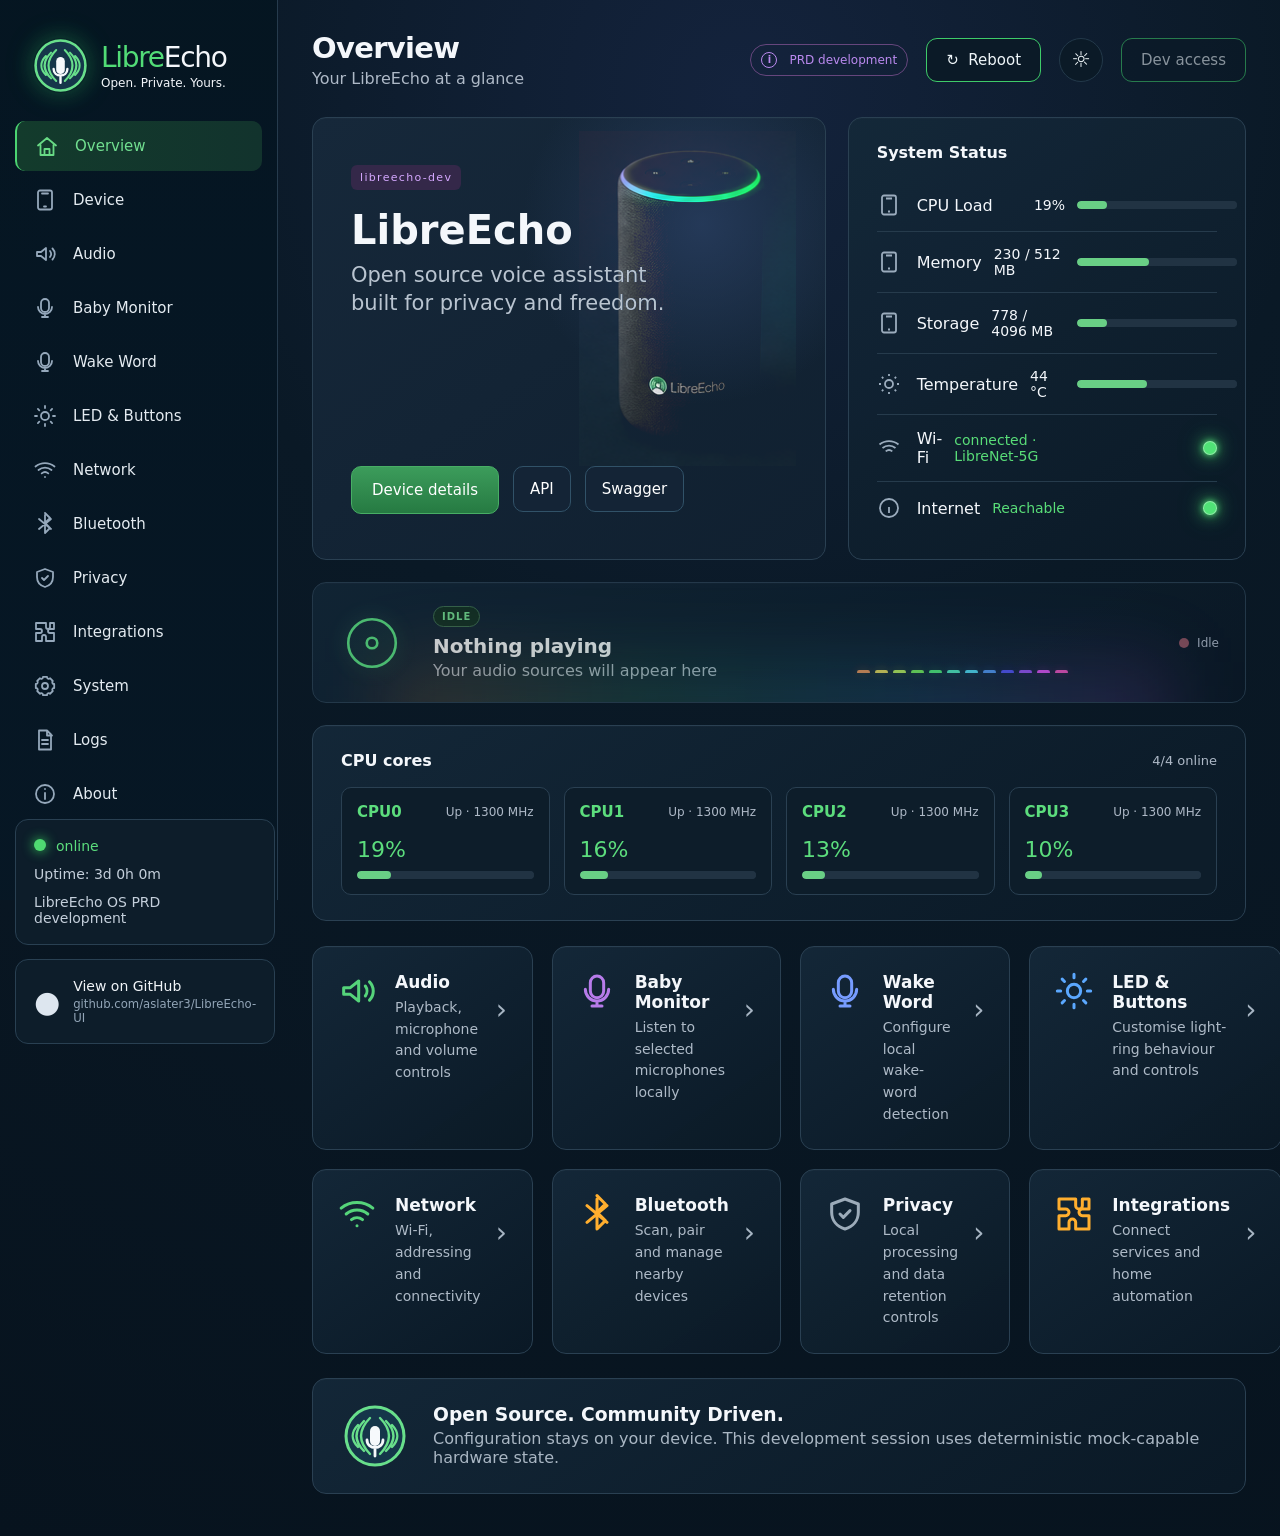
==== commit 01b768db: "docs(dev): refresh status and demo contract Align the development site with the Linux 6.1 PRD baseli" ====
--- a/demo/index.html
+++ b/demo/index.html
@@ -28,7 +28,7 @@
     <nav id="nav"></nav>
     <div class="side-bottom">
       <div class="status-card"><div class="online" id="device-online"><span></span>Connecting…</div><p id="sidebar-uptime">Uptime: —</p><div class="version-line"><p id="sidebar-version">LibreEcho OS</p><button id="update-available" class="update-available" type="button" hidden>Update available</button></div></div>
-      <a class="github-card" href="https://github.com/libreecho"><span class="github-dot">●</span><span>View on GitHub<small>github.com/libreecho</small></span></a>
+      <a class="github-card" href="https://github.com/aslater3/LibreEcho-UI"><span class="github-dot">●</span><span>View on GitHub<small>github.com/aslater3/LibreEcho-UI</small></span></a>
     </div>
   </aside>
   <main>
@@ -48,8 +48,8 @@
     <div class="auth-actions"><button id="auth-cancel" class="secondary-btn" type="button">Cancel</button><button class="primary-btn" type="submit">Sign in</button></div>
   </form>
 </dialog>
-<script src="js/demo-api.js?rev=2"></script>
+<script src="js/demo-api.js?rev=3"></script>
 <script src="js/bluetooth.js?rev=1"></script>
-<script src="js/app.js?rev=18"></script>
+<script src="js/app.js?rev=19"></script>
 </body>
 </html>
